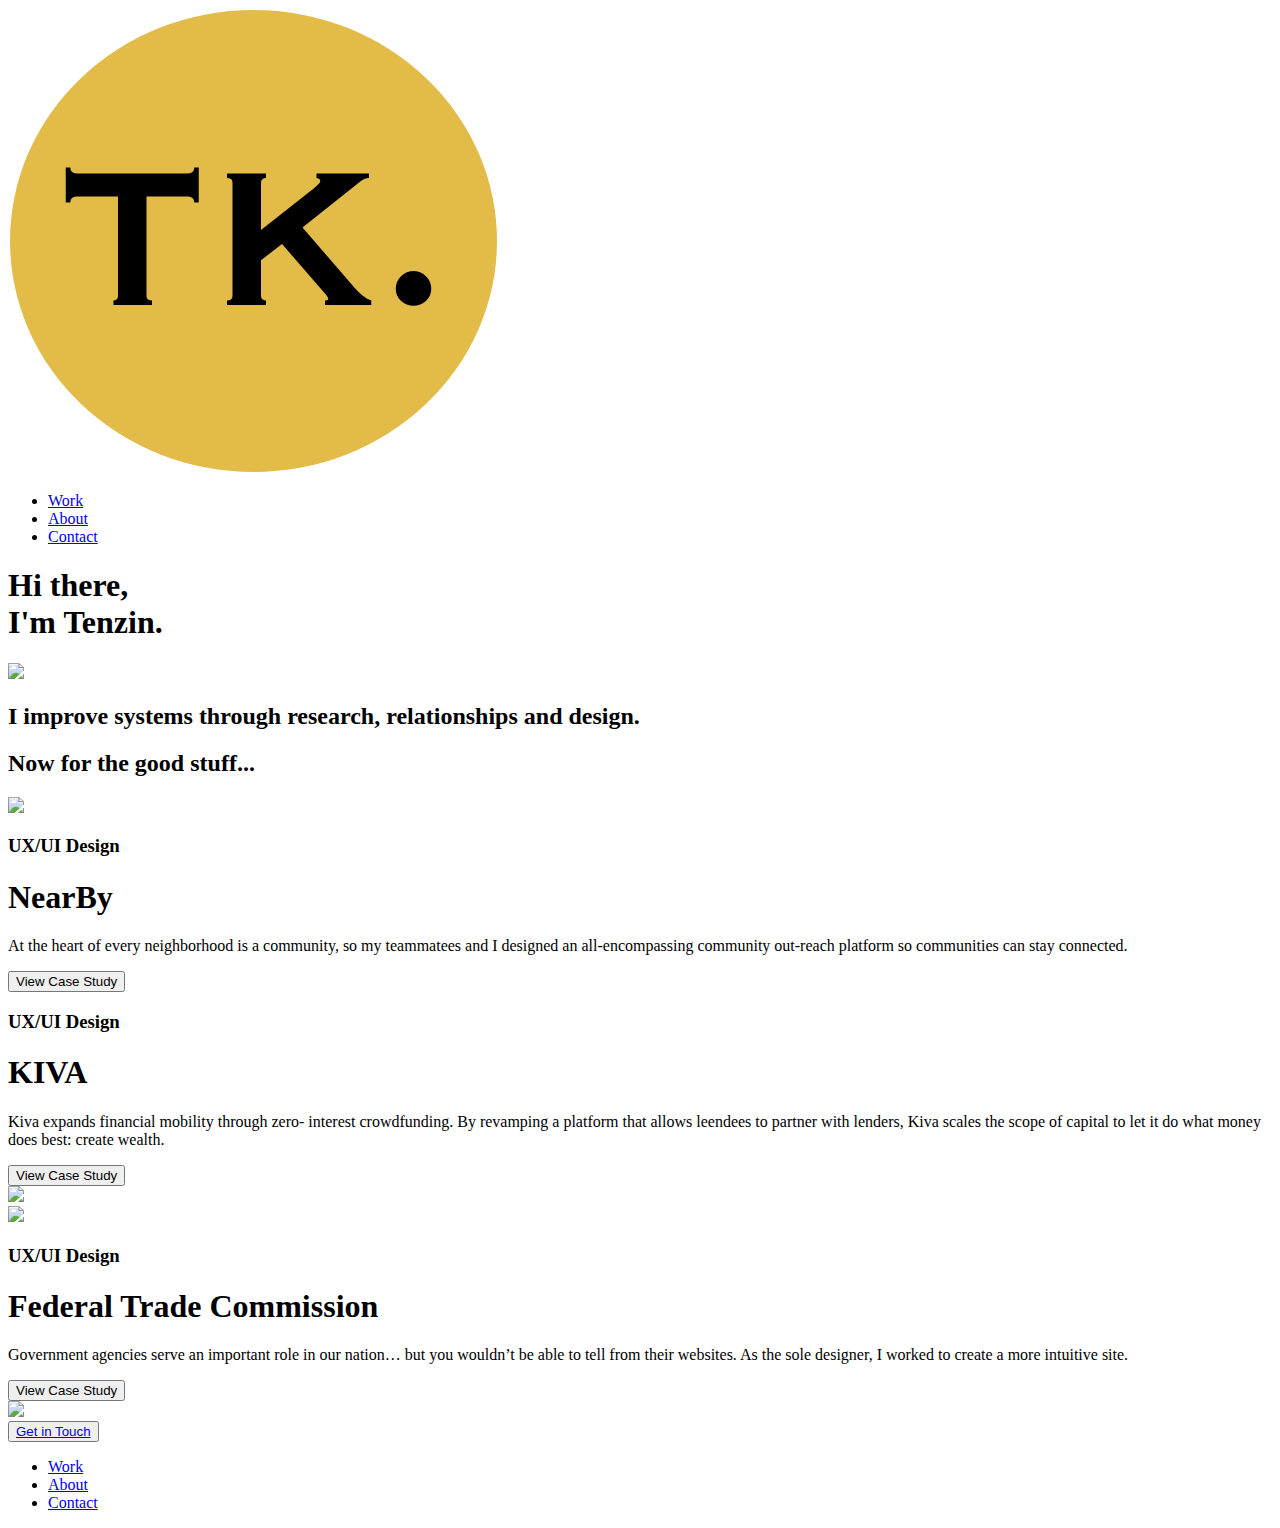
==== index.html @ 6d8d69fc "Update" ====
<!DOCTYPE html>
<html lang="en">
<head>
    <meta charset="UTF-8">
    <meta name="viewport" content="width=device-width, initial-scale=1.0">
    <title>Tenzin's Portfolio</title>
    <!--Links-->
    <link href="/Users/tenzinkelsang/Desktop/Bootcamp Code/homework_18/css/css.css" type="text/css" rel="stylesheet">
    <link href="https://fonts.googleapis.com/css2?family=Montserrat:wght@100&display=swap" rel="stylesheet">
    <link href="https://fonts.googleapis.com/css2?family=Montserrat:wght@300&display=swap" rel="stylesheet">
    <!--Links-->
</head>
<body class="preload">
    <!-- Page Wrapper -->
        <div id="page-wrapper">
            <!-- Header -->
                <header id="header" class="homepage">

                <!-- Menu -->
                <nav id="navigationbar">
                    <div class="logo">
                        <img id="logo" src="images/Logo.png">
                    </div>
                    <ul class="nav-links">
                        <li><a href="index.html">Work</a></li>
                        <li><a href="Other Code/about.html">About</a></li>
                        <li><a href="Other Code/contact.html">Contact</a></li>
                    </ul>
                    <div class="burger toggle">
                        <div class="line1"></div>
                        <div class="line2"></div>
                        <div class="line3"></div>
                    </div>
                </nav>
                </header>
            <!-- Wrapper -->
                <section id="wrapper">
                    
                    <!-- About -->
                    <div id="background">
                        <div class="uno"></div>
                        <div id="homepage" class="home">
                            <h1>Hi there, <br> I'm Tenzin.</h1>
                            <img src="/Users/tenzinkelsang/Desktop/Bootcamp Code/UX_UI_HW_17/UX_UI_HW_17/images/IMG_1346.jpeg">
                            <h2>I improve systems through research, relationships and design.</h2>
                        </div>
                    </div>
            </div>

            <!-- Banner -->
            <div class="banner">
                <h2>Now for the good stuff...</h2>
            </div>

    <!--My Work-->
    <section id="work" class="projects">
        <div class="container2">
            <div class="wrapper nearby">
                <div class="picture nearbyImg"><img src="/Users/tenzinkelsang/Desktop/Bootcamp Code/UX_UI_HW_18/images/Nearby.png" class="picture3"></div>
                <div class="testwrapper">
                    <div class="text">
                        <h3>UX/UI Design</h3>
                        <h1>NearBy</h1>
                        <p>At the heart of every neighborhood is a community, so my teammatees and I designed an all-encompassing community out-reach platform so communities can stay connected.</p>
                        <button>View Case Study</button>
                    </div>
                </div>
            </div>
        </div>
        <div class="container2">
            <div class="wrapper nearby">
                <div class="testwrapper">
                    <div class="text">
                        <h3>UX/UI Design</h3>
                        <h1>KIVA</h1>
                        <p>Kiva expands financial mobility through zero- interest crowdfunding. By revamping a platform that allows leendees to partner with lenders, Kiva scales the scope of capital to let it do what money does best: create wealth.</p>
                        <button>View Case Study</button>
                    </div>
                </div>
                <div class="picture kivaImg"><img src="/Users/tenzinkelsang/Desktop/Bootcamp Code/UX_UI_HW_18/images/Splash Screen 1 - Main Page.png" class="picture3"></div>
            </div>
        </div>
        <div class="container2">
            <div class="wrapper nearby">
                <div class="picture ftcImg"><img src="/Users/tenzinkelsang/Desktop/Bootcamp Code/UX_UI_HW_18/images/FTC.png" class="picture3"></div>
                <div class="testwrapper">
                    <div class="text">
                        <h3>UX/UI Design</h3>
                        <h1>Federal Trade Commission</h1>
                        <p> Government agencies serve an important role in our nation… but you wouldn’t be able to tell from their websites. As the sole designer, I worked to create a more intuitive site.</p>
                        <button>View Case Study</button>
                    </div>
                </div>
            </div>
        </div>
    </section>
    <!--My Work End-->                   

                    <!-- Get in Touch -->
                    <section>
                        <img id="mailimage" src="/Users/tenzinkelsang/Desktop/Bootcamp Code/UX_UI_HW_17/UX_UI_HW_17/images/Mail.png">
                        <div class="getintouch"><button><a href="/Users/tenzinkelsang/Desktop/Bootcamp Code/HW_17/HTML/contact.html">Get in Touch</a></button></div>
                    </section>

                    <!-- Footer -->
                        <footer id="footer" class="footer1">
                            <ul class="menu-link">
                                <li><a href="#" class="special">Work</a></li>
                                <li><a href="/Users/tenzinkelsang/Desktop/Bootcamp Code/HW_17/HTML/about.html">About</a></li>
                                <li><a href="/Users/tenzinkelsang/Desktop/Bootcamp Code/HW_17/HTML/contact.html">Contact</a></li>
                            </ul>
                        </footer>
                </section>
        </div>
</section>
    <script src="apps"></script>            
</body>
</html>
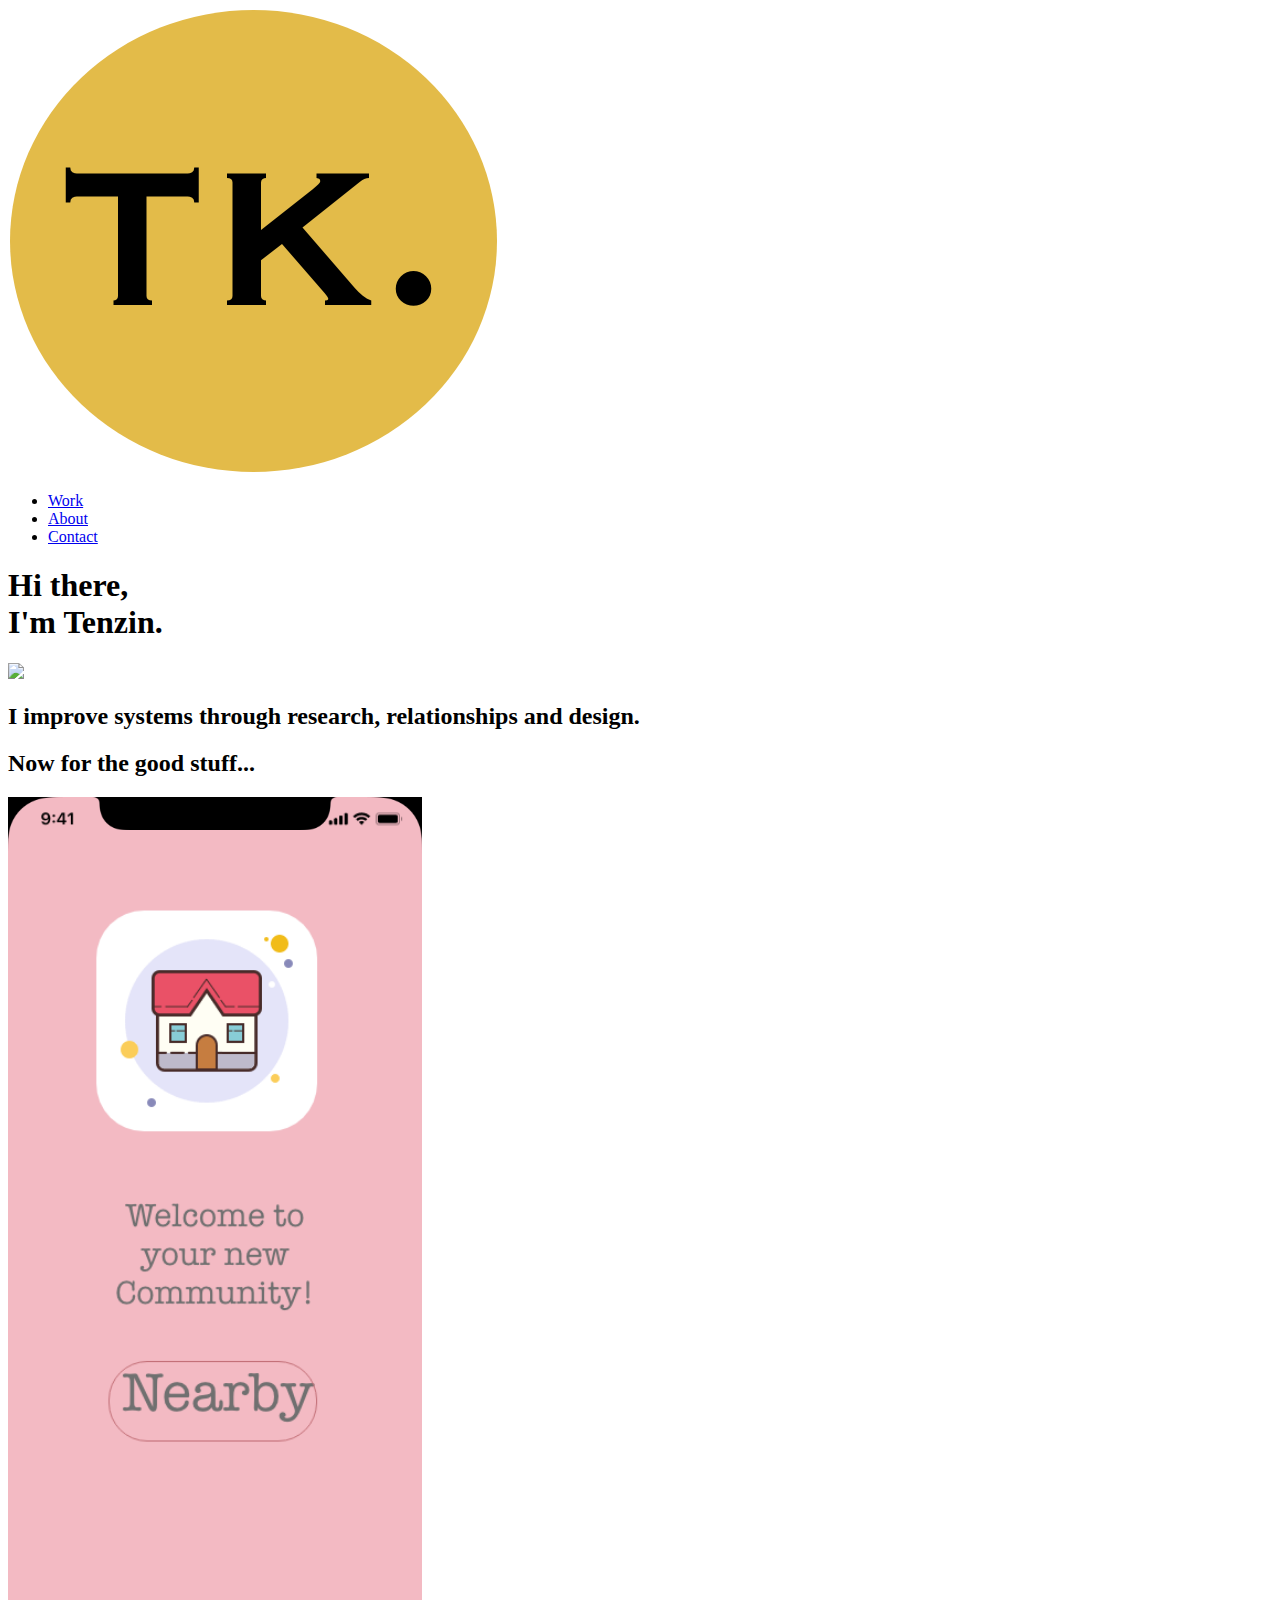
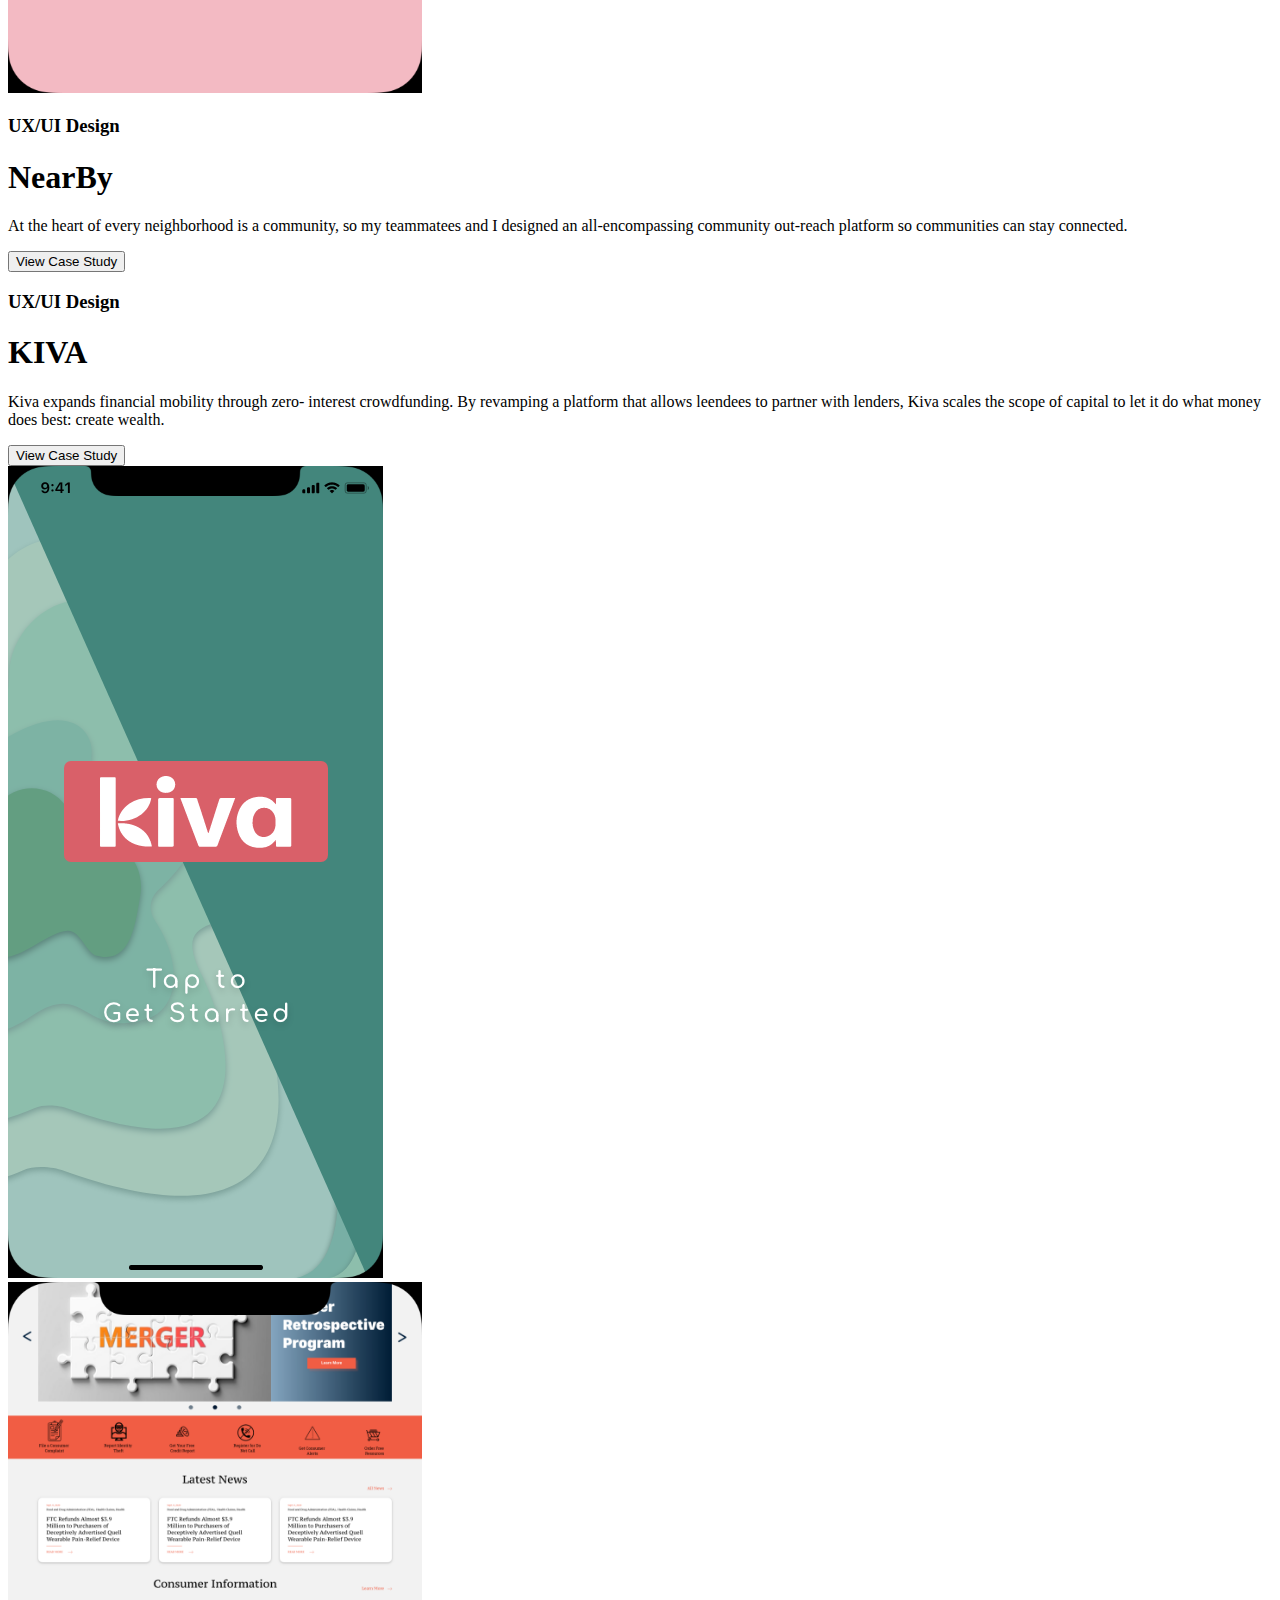
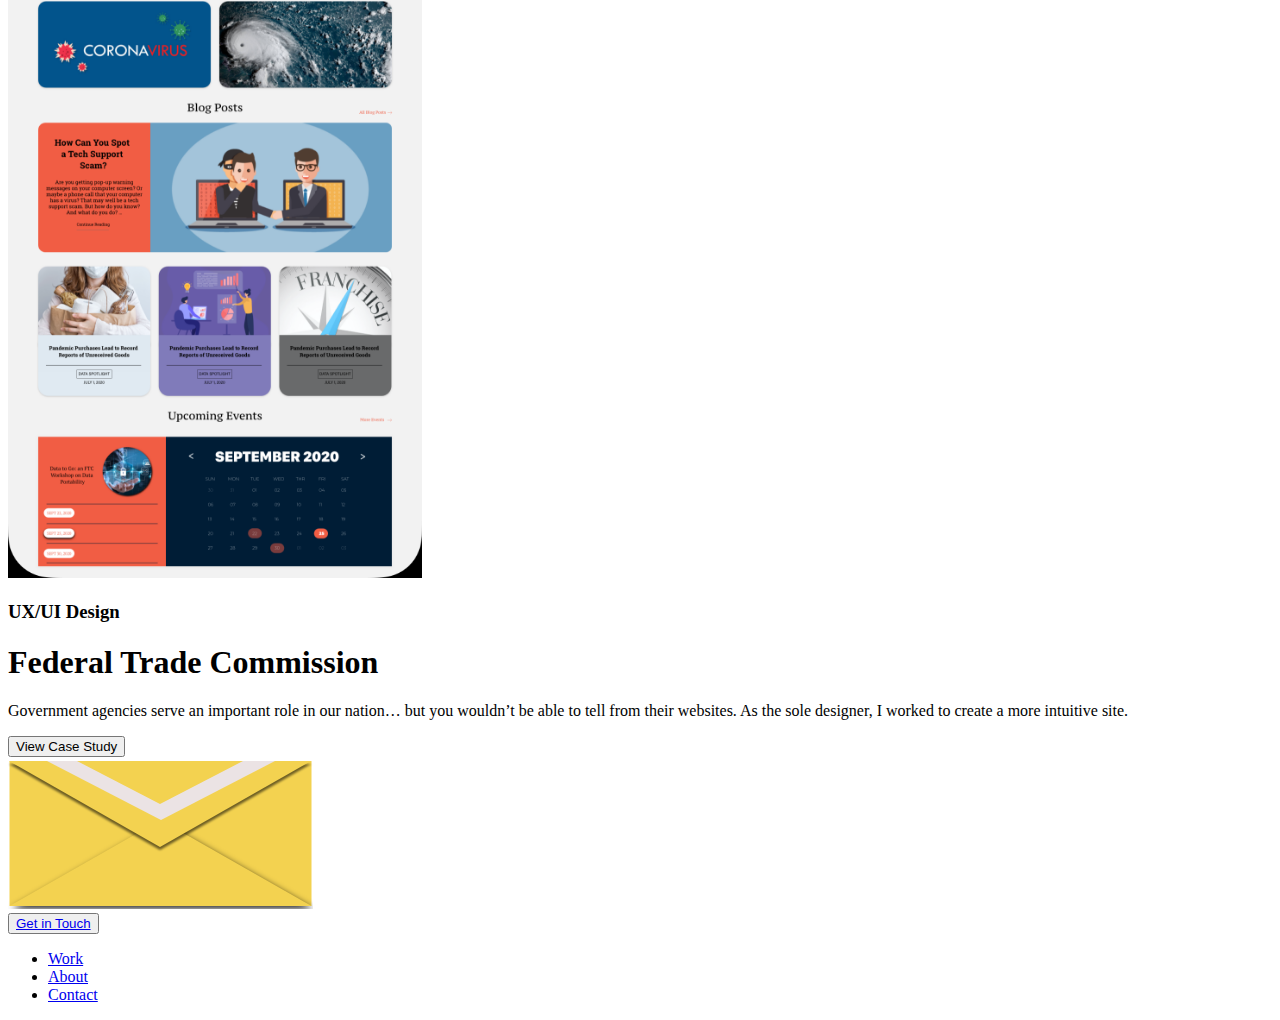
==== commit 6dd5b625: "Update 2" ====
--- a/index.html
+++ b/index.html
@@ -41,7 +41,7 @@
                         <div class="uno"></div>
                         <div id="homepage" class="home">
                             <h1>Hi there, <br> I'm Tenzin.</h1>
-                            <img src="/Users/tenzinkelsang/Desktop/Bootcamp Code/UX_UI_HW_17/UX_UI_HW_17/images/IMG_1346.jpeg">
+                            <img src="images/IMG_1346.jpeg">
                             <h2>I improve systems through research, relationships and design.</h2>
                         </div>
                     </div>
@@ -56,7 +56,7 @@
     <section id="work" class="projects">
         <div class="container2">
             <div class="wrapper nearby">
-                <div class="picture nearbyImg"><img src="/Users/tenzinkelsang/Desktop/Bootcamp Code/UX_UI_HW_18/images/Nearby.png" class="picture3"></div>
+                <div class="picture nearbyImg"><img src="images/Nearby.png" class="picture3"></div>
                 <div class="testwrapper">
                     <div class="text">
                         <h3>UX/UI Design</h3>
@@ -77,12 +77,12 @@
                         <button>View Case Study</button>
                     </div>
                 </div>
-                <div class="picture kivaImg"><img src="/Users/tenzinkelsang/Desktop/Bootcamp Code/UX_UI_HW_18/images/Splash Screen 1 - Main Page.png" class="picture3"></div>
+                <div class="picture kivaImg"><img src="images/Splash Screen 1 - Main Page.png" class="picture3"></div>
             </div>
         </div>
         <div class="container2">
             <div class="wrapper nearby">
-                <div class="picture ftcImg"><img src="/Users/tenzinkelsang/Desktop/Bootcamp Code/UX_UI_HW_18/images/FTC.png" class="picture3"></div>
+                <div class="picture ftcImg"><img src="images/FTC.png" class="picture3"></div>
                 <div class="testwrapper">
                     <div class="text">
                         <h3>UX/UI Design</h3>
@@ -98,16 +98,16 @@
 
                     <!-- Get in Touch -->
                     <section>
-                        <img id="mailimage" src="/Users/tenzinkelsang/Desktop/Bootcamp Code/UX_UI_HW_17/UX_UI_HW_17/images/Mail.png">
-                        <div class="getintouch"><button><a href="/Users/tenzinkelsang/Desktop/Bootcamp Code/HW_17/HTML/contact.html">Get in Touch</a></button></div>
+                        <img id="mailimage" src="images/Mail.png">
+                        <div class="getintouch"><button><a href="Other Code/contact.html">Get in Touch</a></button></div>
                     </section>
 
                     <!-- Footer -->
                         <footer id="footer" class="footer1">
                             <ul class="menu-link">
                                 <li><a href="#" class="special">Work</a></li>
-                                <li><a href="/Users/tenzinkelsang/Desktop/Bootcamp Code/HW_17/HTML/about.html">About</a></li>
-                                <li><a href="/Users/tenzinkelsang/Desktop/Bootcamp Code/HW_17/HTML/contact.html">Contact</a></li>
+                                <li><a href="Other Code/about.html">About</a></li>
+                                <li><a href="Other Code/contact.html">Contact</a></li>
                             </ul>
                         </footer>
                 </section>
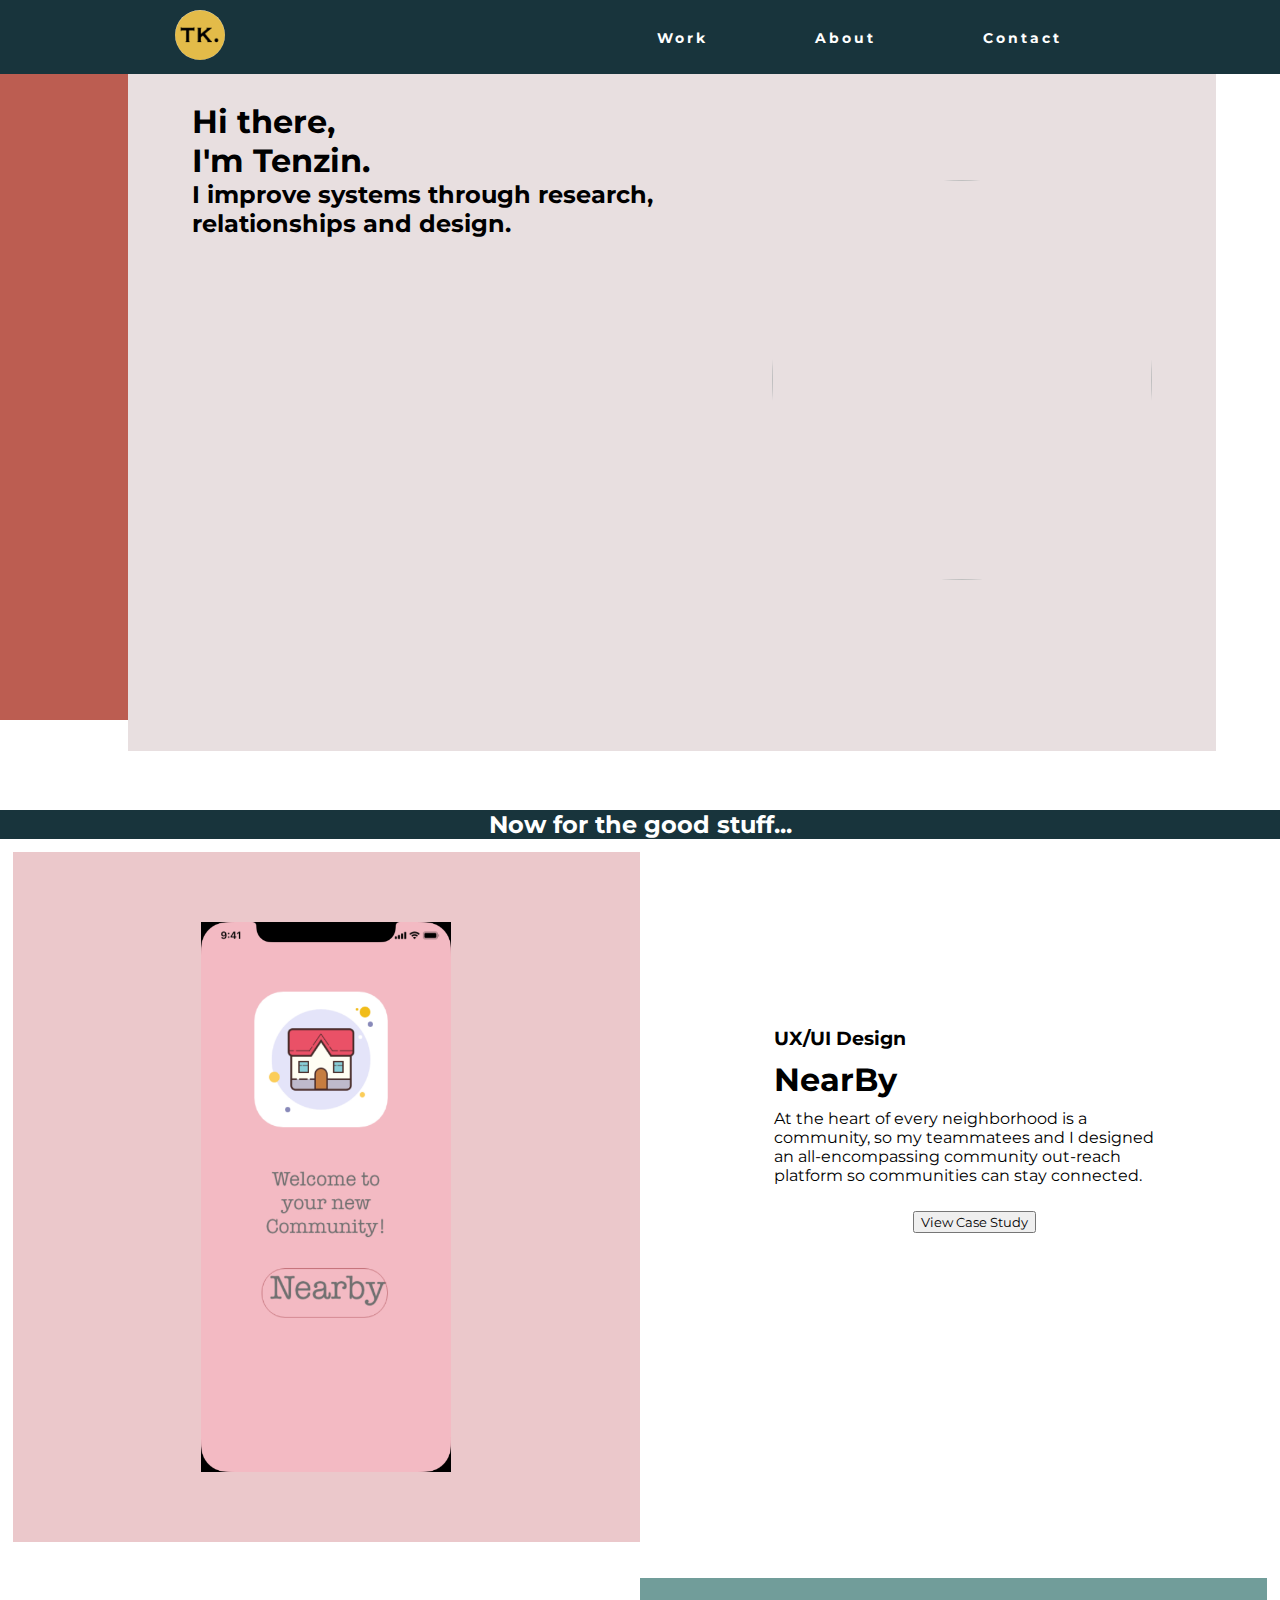
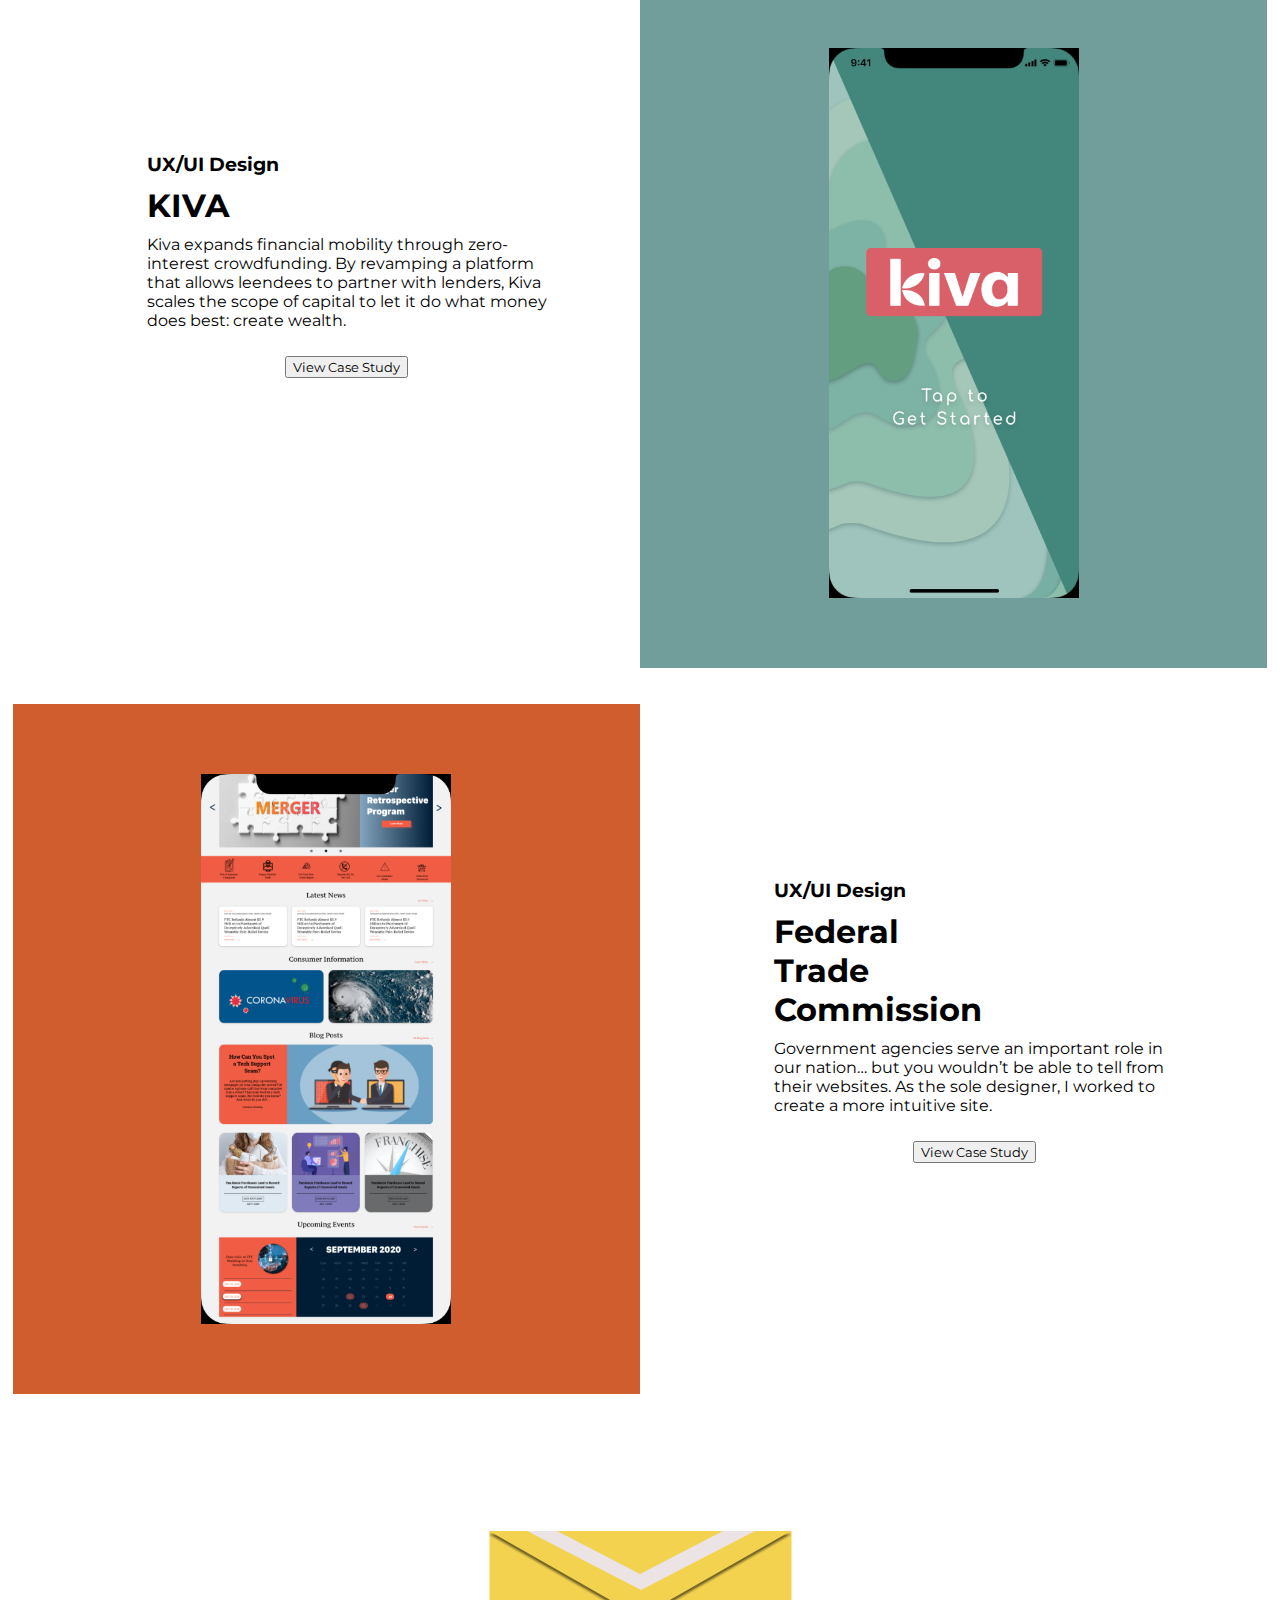
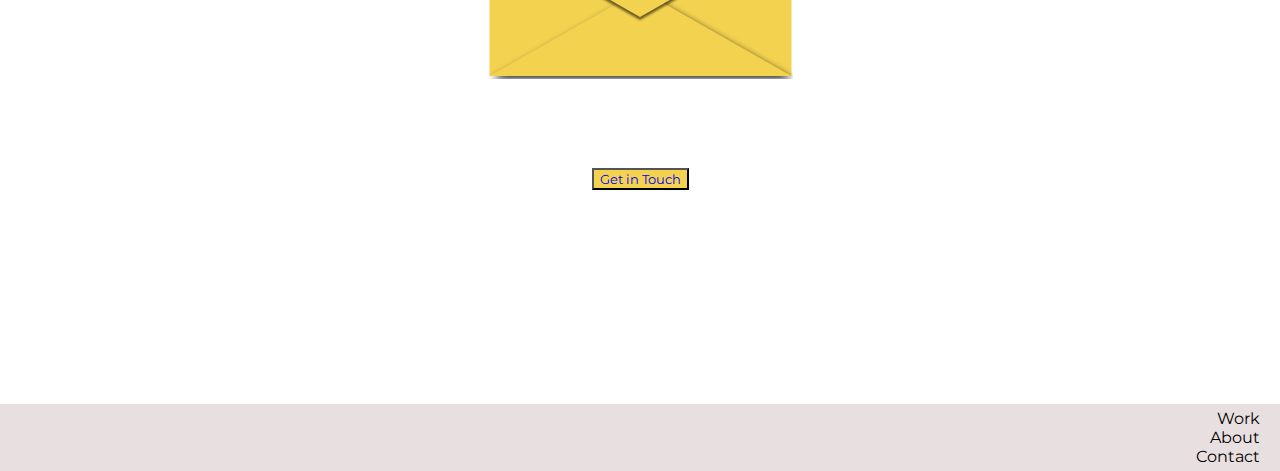
==== commit d489e4f1: "update" ====
--- a/index.html
+++ b/index.html
@@ -5,7 +5,7 @@
     <meta name="viewport" content="width=device-width, initial-scale=1.0">
     <title>Tenzin's Portfolio</title>
     <!--Links-->
-    <link href="/Users/tenzinkelsang/Desktop/Bootcamp Code/homework_18/css/css.css" type="text/css" rel="stylesheet">
+    <link href="css/css.css" type="text/css" rel="stylesheet">
     <link href="https://fonts.googleapis.com/css2?family=Montserrat:wght@100&display=swap" rel="stylesheet">
     <link href="https://fonts.googleapis.com/css2?family=Montserrat:wght@300&display=swap" rel="stylesheet">
     <!--Links-->
--- a/css/css.css
+++ b/css/css.css
@@ -0,0 +1,449 @@
+* {
+    margin: 0;
+    font-family: 'Montserrat';
+}
+
+/*MY UX SKILLS*/
+
+#two {
+    margin: 5px;
+    display: flex;
+    flex-direction: column;
+    width: 94vw;
+    height: 50vh;
+}
+
+#mywork {
+    margin: 5px;
+    display: flex;
+    flex-direction: column;
+    width: 96vw;
+    height: 1000px;
+    align-items: center;
+    justify-content: center;
+}
+
+.about {
+    display: flex;
+    align-items: center;
+    justify-content: center;
+    text-align: center;
+    margin: 1%;
+    padding: 1%;
+    width: fit-content;
+}
+
+.myUXSkills {
+    margin: 125px 0 0 100px;
+    display: inline-block;
+    font-size: larger;
+    font-weight: bolder;
+}
+
+.about h1 {
+    margin: 1%;
+}
+
+.div1-2 {
+    height: 300px;
+}
+
+.div1-2 p {
+    width: 400px;
+    height: 70px;
+}
+
+
+#test.p {
+    width: 40px;
+}
+
+/* Images */
+
+.pic1 {
+    height: 250px;
+    width: 250px;
+    margin: -30px;
+}
+
+@media only screen and (min-width: 1025px) {
+    #two {
+        flex-direction: row;
+        height: 40vh;
+    }
+}
+
+@media only screen and (min-width: 1025px) {
+    #mywork {
+        flex-direction: row;
+        height: 465px;
+        width: 98vw;
+    }
+}
+
+@media only screen and (min-width: 1025px) {
+    .pic1 {
+        height: 300px;
+        width: 300px;
+        margin: -60px;
+    }
+
+    .div1-2 p{
+        width: 300px;
+        height: 90px;
+    }
+}
+
+@media only screen and (min-width: 1200px) {
+    .div1-2 p{
+        width: 360px;
+        height: 70px;
+    }
+}
+
+/*MY UX SKILLS END*/
+
+
+/*My Work*/
+
+#work {
+    display: grid;
+    grid-template-rows: 33% 33% 33%;
+    margin: 1%;
+    width: auto;
+    height: 350vh;
+}
+
+.wrapper {
+    display: grid;
+    grid-template-rows: 60% 40%;
+    width: auto;
+    height: 850px;
+}
+
+.text {
+    display: grid;
+    grid-template-columns: 1fr;
+    padding: 5%;
+    width: auto;
+}
+
+.text h3 {
+    width: 200px;
+    margin: 5px;
+}
+
+.text h1 {
+    width: 80px;
+    margin: 5px;
+}
+
+.text p {
+    width: 400px;
+    height: auto;
+    margin: 5px;
+}
+
+.kivaImg {
+    display: flex;
+    background-color: #719D9A;
+    align-items: center;
+    justify-content: center;
+}
+
+.nearbyImg {
+    display: flex;
+    background-color: #EBC8CB;
+    align-items: center;
+    justify-content: center;
+}
+
+.ftcImg {
+    display: flex;
+    background-color: #CF5D2D;
+    align-items: center;
+    justify-content: center;
+}
+
+.picture3 {
+    height: 400px;
+    width: 200px;
+}
+
+.testwrapper {
+    display: grid;
+    justify-content: center;
+}
+
+button {
+    height: fit-content;
+    width: fit-content;
+    margin: 5%;
+    justify-self: center;
+}
+
+@media only screen and (min-width: 1025px) {
+    #work {
+        height: 2200px;
+    }
+    .wrapper {
+        grid-template-columns: 1fr 1fr;
+        height: 700px;
+    }
+
+    .kivaImg {
+        height: 690px;
+    }
+
+    .nearbyImg {
+        height: 690px;
+    }
+
+    .ftcImg {
+        height: 690px;
+    }
+
+    .picture3 {
+        height: 550px;
+        width: 250px;
+    }
+
+    button {
+        width: fit-content;
+        height: fit-content;
+    }
+
+    .text {
+        align-self: center;
+    }
+
+    .testwrapper {
+        display: grid;
+        justify-content: center;
+        margin-top: 150px;
+    }
+}
+
+/*My Work End*/
+
+body {
+    margin: 0;}
+
+.preload {
+    font-family: Montserrat, sans-serif;
+}
+
+
+#logo {
+    height: 50px;
+    width: 50px;
+    border-radius: 50%;
+    margin: 10px;
+}
+
+ul {
+    list-style-type: none;
+}
+
+a {
+    text-decoration: none;
+}
+
+a:hover {
+    border-bottom-color: transparent;
+    color: #ffffff !important;   
+}
+
+/*Background Colors*/
+#background {
+    width: auto;
+    height: 90vh;
+}
+
+.uno {
+    position: absolute;
+    margin: 0;
+    height: 80%;
+    width: 95%;
+    background: #BC5D51;
+    z-index: 1;
+}
+
+.home {
+    position: absolute;
+    background-color: #E8DFE0;
+    margin-top: 3%;
+    margin-left: 10%;
+    margin-right: 10%;
+    width: 75%;
+    height: 65%;
+    overflow: hidden;
+    padding: 5%;
+    z-index: 2;
+}
+
+
+.home img {
+    height: 400px;
+    width: 380px;
+    border-radius: 50%;
+    float: right;
+}
+
+/*Background Colors End*/
+
+
+/*Projects*/
+.container {
+    display: grid;
+    grid-template-columns: 1fr 1fr;
+    grid-gap: 50px;
+    position: relative;
+    margin: 100px;
+
+}
+.test_content {
+    align-self: center;
+    justify-self: center;
+    padding: 15px;
+}
+
+.content2 {
+    margin: 10px;
+    padding: 50px 150px 50px 150px;
+    justify-self: center;
+}
+
+.testimage {
+    height: 500px;
+    width: 240px;
+    margin-top: 10px;
+}
+
+.btn {
+    text-align: center;
+}
+
+/*Nearby*/
+.one {
+    background-color: #EBC8CB;
+}
+
+
+/*Kiva*/
+.two {
+    background-color: #719D9A;
+}
+
+/*FTC*/
+.three {
+    background-color: #CF5D2D;
+}
+
+.getintouch{
+    margin-bottom: 150px;
+    text-align: center;
+}
+
+.getintouch button {
+    background-color: #F3D250;  
+}
+
+/*Footer*/
+#footer {
+    padding: 5px;
+    background:#E8DFE0;
+    text-align: right;
+}
+
+.footer1 li {
+    padding-right: 15px;
+}
+
+.menu-link {
+    color: black;
+}
+
+/*Get In Touch*/
+#mailimage {
+    margin-top: 50px;
+    display: block;
+    text-align: center;
+    margin-left: auto;
+    margin-right: auto;
+    padding: 25px;
+}
+
+.menu-link a {
+    color: black;
+}
+
+/*Banner*/
+
+.banner {
+    position: -webkit-sticky;
+    position: sticky;
+    top: 0;
+    background-color: #18343C;
+    text-align: center;
+    color: white;
+}
+
+/*NavBar*/
+#navigationbar {
+    z-index: 3;
+}
+
+body {
+    margin: 0px;
+    padding: 0px;
+    box-sizing: border-box;
+}
+
+nav {
+    position: fixed;
+    left: 0;
+    top: 0;
+    width: 100%;
+    display: flex;
+    justify-content: space-around;
+    align-items: center;
+    min-height: 8vh;
+    background-color: #18343C;
+    font-family: 'Montserrat', sans-serif;
+}
+
+.logo img {
+    height: 50px;
+    width: 50px;
+    border-radius: 50%;
+    margin: 10px;
+}
+
+.nav-links {
+    display: flex;
+    justify-content: space-around;
+    width: 40%;
+}
+
+.nav-links li {
+    list-style-type: none;
+}
+.nav-links a {
+    color: white;
+    text-decoration: none;
+    letter-spacing: 3px;
+    font-weight: bold;
+    font-size: 14px;
+}
+.burger {
+    display: none;
+    cursor: pointer;
+}
+.burger div{
+    width: 25px;
+    height: 3px;
+    background-color: white;
+    margin: 5px;
+    transition: all 0.3s ease;
+}
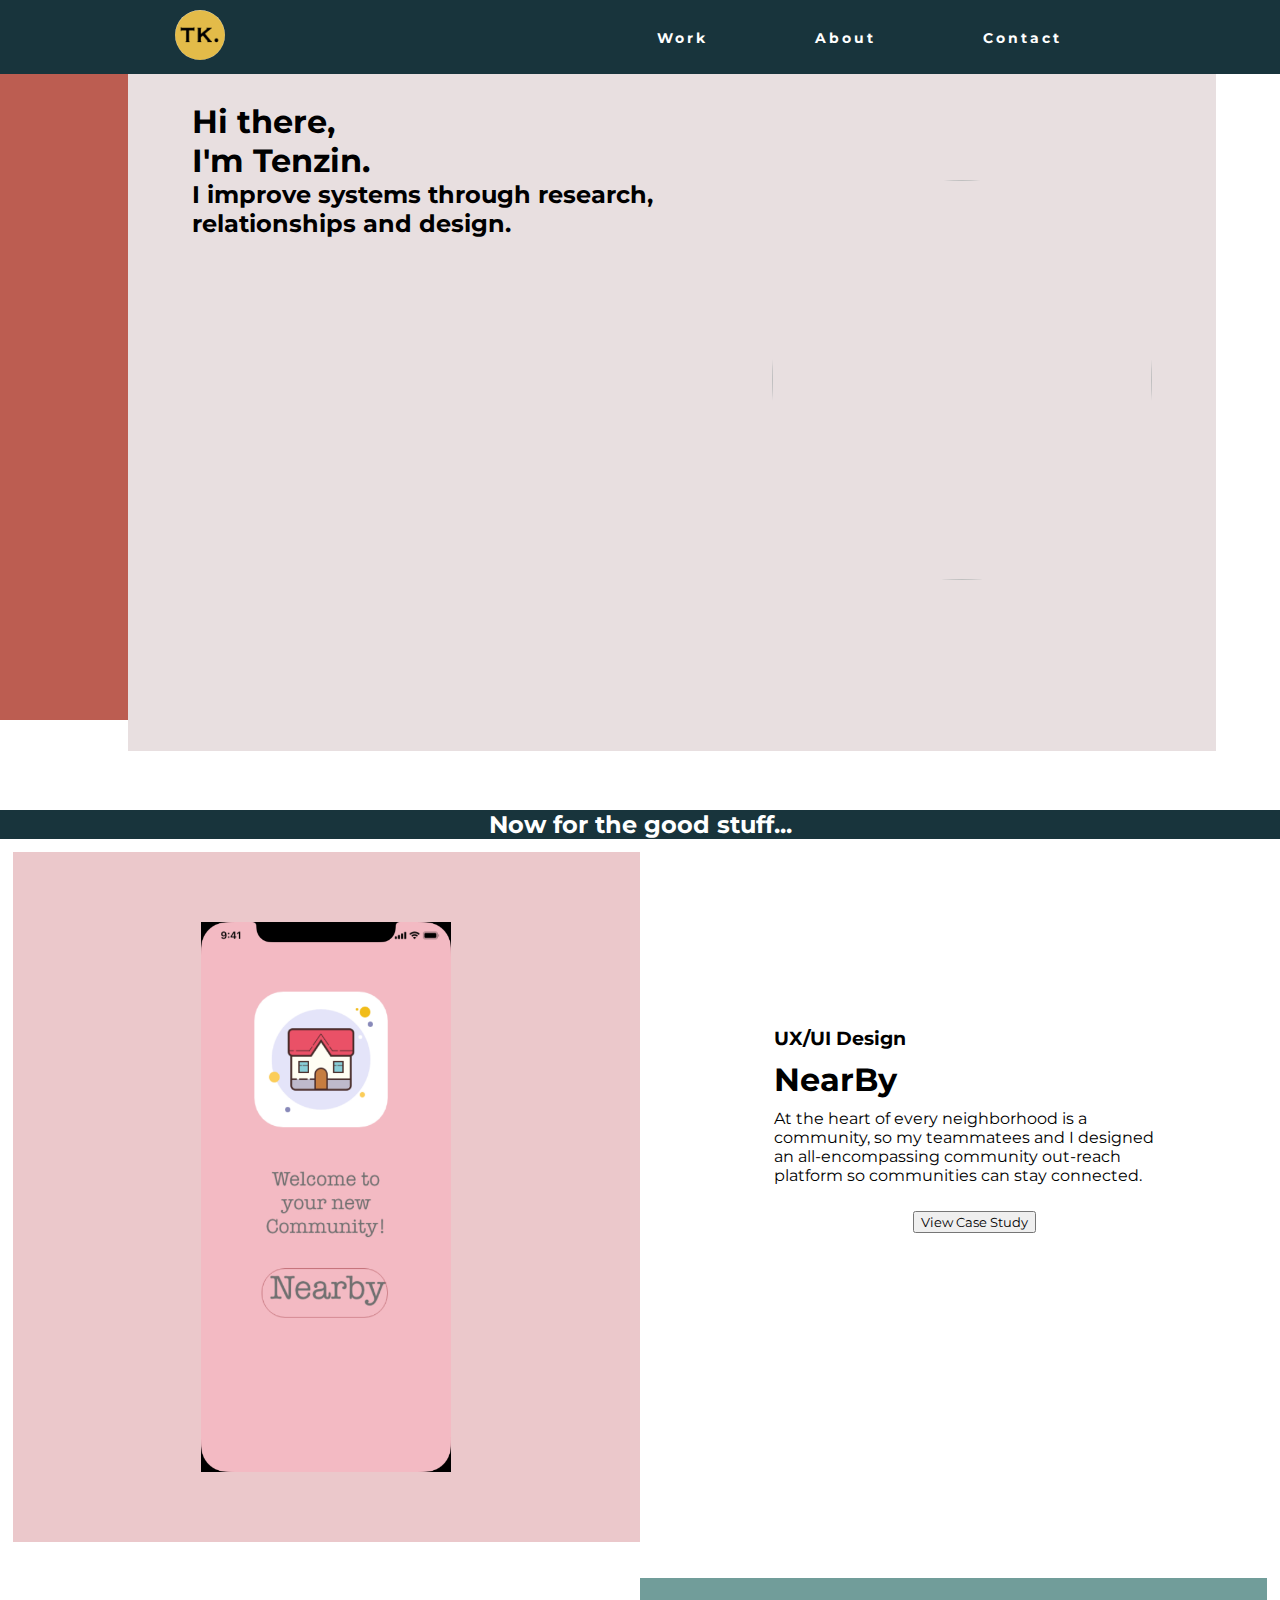
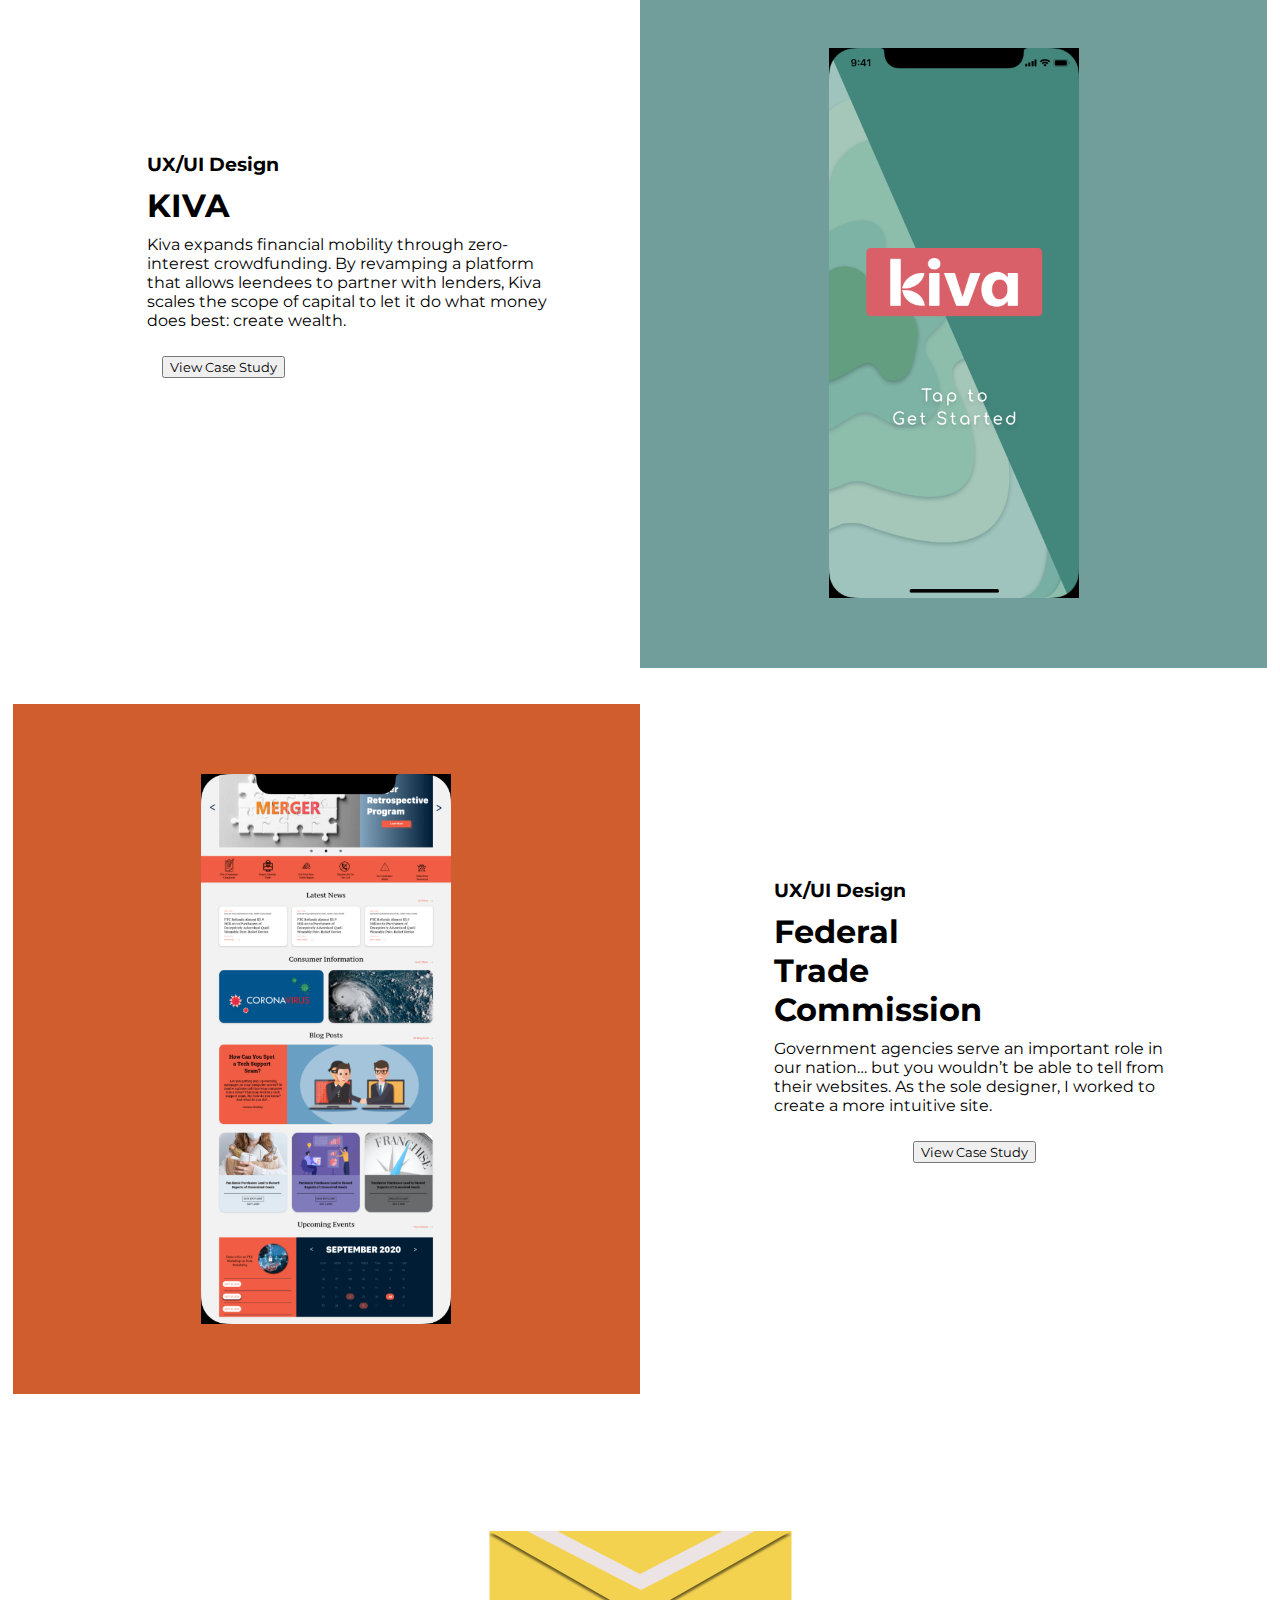
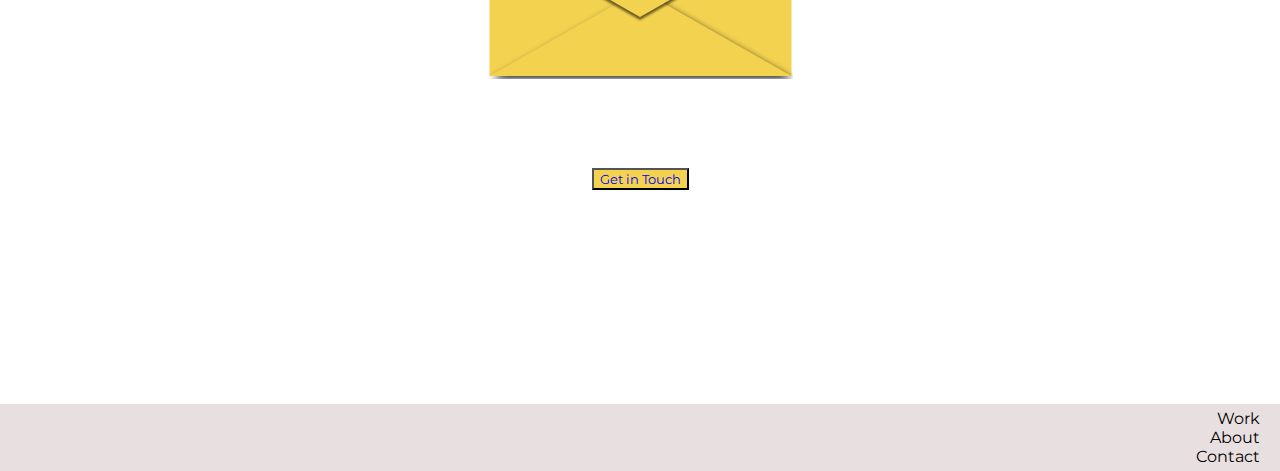
==== commit 345911e9: "Added Kiva" ====
--- a/index.html
+++ b/index.html
@@ -74,7 +74,7 @@
                         <h3>UX/UI Design</h3>
                         <h1>KIVA</h1>
                         <p>Kiva expands financial mobility through zero- interest crowdfunding. By revamping a platform that allows leendees to partner with lenders, Kiva scales the scope of capital to let it do what money does best: create wealth.</p>
-                        <button>View Case Study</button>
+                        <a href="/Users/tenzinkelsang/Desktop/Bootcamp Code/homework_18/Other Code/kiva.html"><button>View Case Study</button></a>
                     </div>
                 </div>
                 <div class="picture kivaImg"><img src="images/Splash Screen 1 - Main Page.png" class="picture3"></div>
